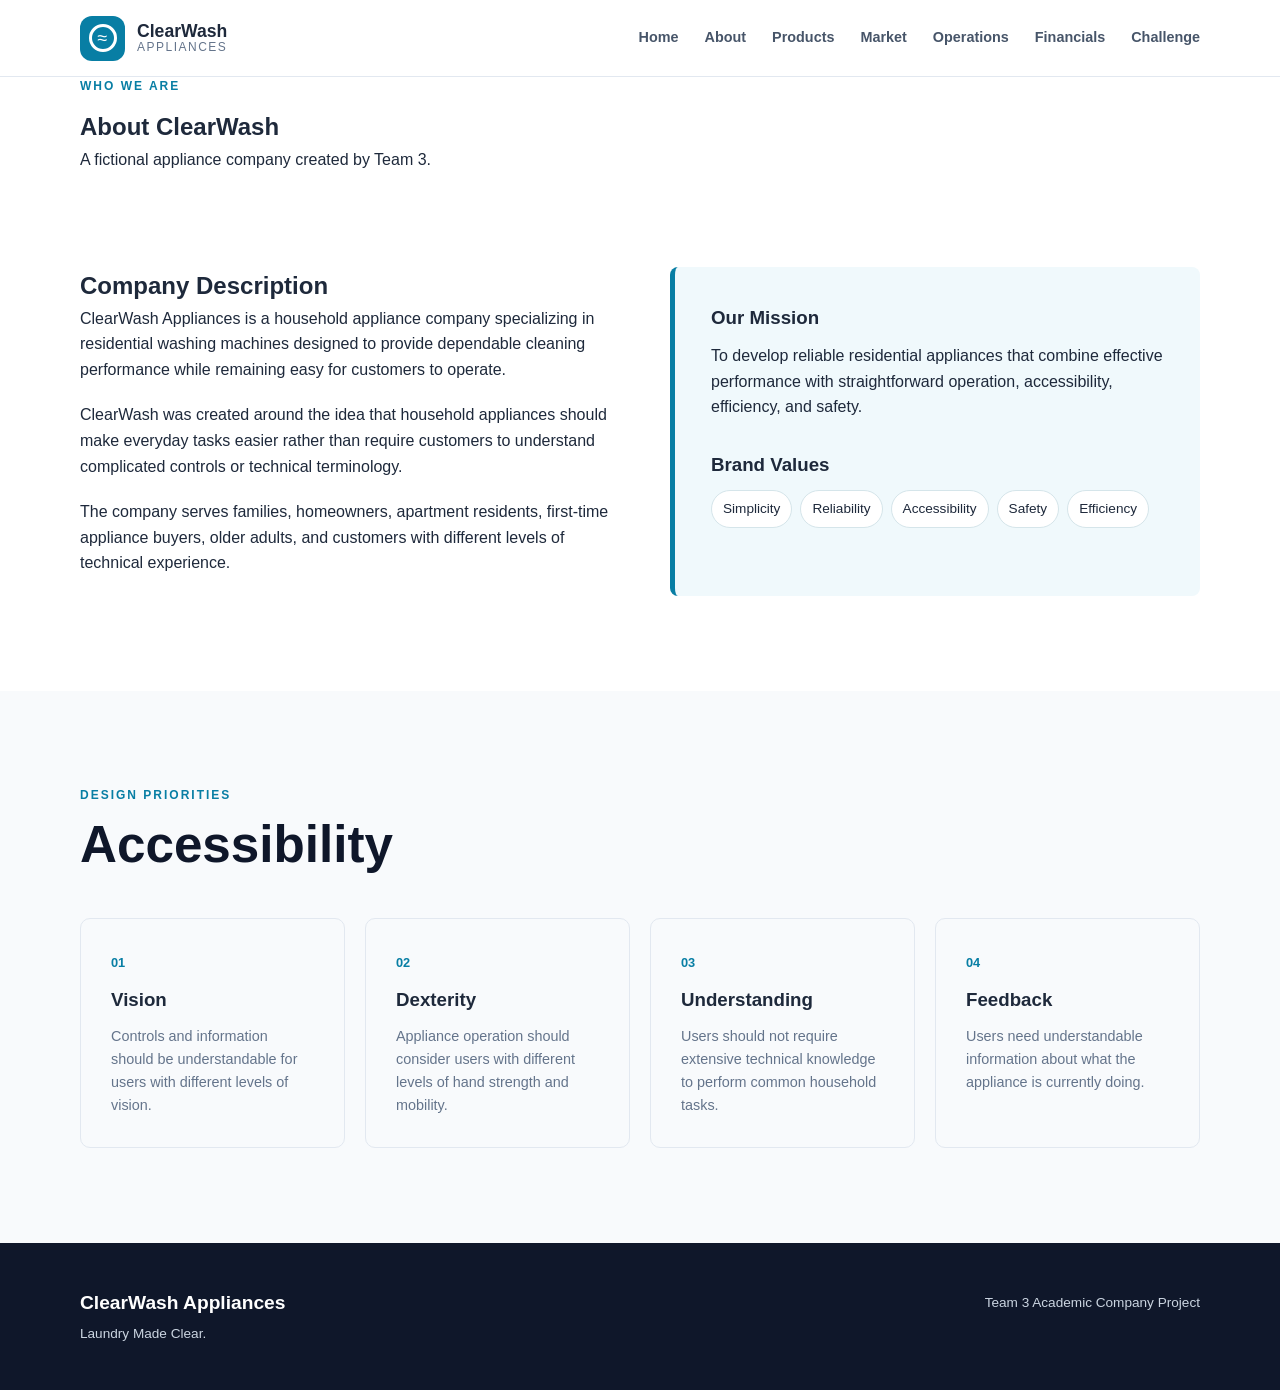
==== about.html @ 2646e3ee "template" ====
<!DOCTYPE html>
<html lang="en">

<head>
    <meta charset="UTF-8">
    <meta name="viewport" content="width=device-width, initial-scale=1.0">

    <title>ClearWash Appliances | About</title>

    <link rel="stylesheet" href="./styles.css">
</head>

<body>

<header class="site-header">
    <div class="container nav-container">

        <a class="brand" href="index.html">

            <div class="logo">
                <div class="logo-door">
                    <div class="logo-water">≈</div>
                </div>
            </div>

            <div class="brand-text">
                <span class="brand-name">ClearWash</span>
                <span class="brand-subtitle">Appliances</span>
            </div>

        </a>

        <nav>
            <a href="index.html">Home</a>
            <a href="about.html" class="active">About</a>
            <a href="products.html">Products</a>
            <a href="market.html">Market</a>
            <a href="operations.html">Operations</a>
            <a href="financials.html">Financials</a>
            <a href="challenge.html">Challenge</a>
        </nav>

    </div>
</header>


<main>

    <section class="page-header">

        <div class="container">

            <p class="eyebrow">WHO WE ARE</p>

            <h1>About ClearWash</h1>

            <p>
                A fictional appliance company created by Team 3.
            </p>

        </div>

    </section>


    <section class="section">

        <div class="container two-column">

            <div>

                <h2>Company Description</h2>

                <p>
                    ClearWash Appliances is a household appliance company
                    specializing in residential washing machines designed to
                    provide dependable cleaning performance while remaining
                    easy for customers to operate.
                </p>

                <p>
                    ClearWash was created around the idea that household
                    appliances should make everyday tasks easier rather than
                    require customers to understand complicated controls or
                    technical terminology.
                </p>

                <p>
                    The company serves families, homeowners, apartment
                    residents, first-time appliance buyers, older adults,
                    and customers with different levels of technical experience.
                </p>

            </div>


            <div class="highlight-card">

                <h3>Our Mission</h3>

                <p>
                    To develop reliable residential appliances that combine
                    effective performance with straightforward operation,
                    accessibility, efficiency, and safety.
                </p>

                <h3>Brand Values</h3>

                <div class="tag-list">
                    <span>Simplicity</span>
                    <span>Reliability</span>
                    <span>Accessibility</span>
                    <span>Safety</span>
                    <span>Efficiency</span>
                </div>

            </div>

        </div>

    </section>


    <section class="section light-section">

        <div class="container">

            <div class="section-heading">
                <p class="eyebrow">DESIGN PRIORITIES</p>
                <h2>Accessibility</h2>
            </div>


            <div class="accessibility-grid">

                <div class="accessibility-card">
                    <span class="number">01</span>
                    <h3>Vision</h3>
                    <p>
                        Controls and information should be understandable
                        for users with different levels of vision.
                    </p>
                </div>

                <div class="accessibility-card">
                    <span class="number">02</span>
                    <h3>Dexterity</h3>
                    <p>
                        Appliance operation should consider users with
                        different levels of hand strength and mobility.
                    </p>
                </div>

                <div class="accessibility-card">
                    <span class="number">03</span>
                    <h3>Understanding</h3>
                    <p>
                        Users should not require extensive technical
                        knowledge to perform common household tasks.
                    </p>
                </div>

                <div class="accessibility-card">
                    <span class="number">04</span>
                    <h3>Feedback</h3>
                    <p>
                        Users need understandable information about what
                        the appliance is currently doing.
                    </p>
                </div>

            </div>

        </div>

    </section>

</main>


<footer>
    <div class="container footer-content">

        <div>
            <strong>ClearWash Appliances</strong>
            <p>Laundry Made Clear.</p>
        </div>

        <div>
            <p>Team 3 Academic Company Project</p>
        </div>

    </div>
</footer>

</body>
</html>
---- styles.css ----
/* =========================
   GLOBAL
========================= */

* {
    box-sizing: border-box;
    margin: 0;
    padding: 0;
}

html {
    scroll-behavior: smooth;
}

body {
    font-family:
        Inter,
        Arial,
        Helvetica,
        sans-serif;

    background: #ffffff;
    color: #1e293b;
    line-height: 1.6;
}

.container {
    width: min(1120px, 90%);
    margin: auto;
}

a {
    color: inherit;
    text-decoration: none;
}



/* =========================
   HEADER
========================= */

.site-header {
    position: sticky;
    top: 0;
    z-index: 1000;

    background: rgba(255, 255, 255, 0.96);

    border-bottom: 1px solid #e2e8f0;
}

.nav-container {
    min-height: 76px;

    display: flex;
    align-items: center;
    justify-content: space-between;
}

.brand {
    display: flex;
    align-items: center;
    gap: 12px;
}

.logo {
    width: 45px;
    height: 45px;

    border-radius: 12px;

    background: #087ea4;

    display: flex;
    justify-content: center;
    align-items: center;
}

.logo-door {
    width: 28px;
    height: 28px;

    border: 3px solid white;
    border-radius: 50%;

    display: flex;
    justify-content: center;
    align-items: center;
}

.logo-water {
    color: white;
    font-size: 18px;
    line-height: 1;
}

.brand-text {
    display: flex;
    flex-direction: column;

    line-height: 1.05;
}

.brand-name {
    font-size: 1.1rem;
    font-weight: 800;
}

.brand-subtitle {
    font-size: 0.75rem;
    color: #64748b;
    letter-spacing: 1.5px;
    text-transform: uppercase;
}

nav {
    display: flex;
    gap: 26px;
}

nav a {
    font-size: 0.9rem;
    font-weight: 600;

    color: #475569;

    transition: 0.2s ease;
}

nav a:hover {
    color: #087ea4;
}



/* =========================
   HERO
========================= */

.hero {
    padding: 100px 0;

    background:
        linear-gradient(
            135deg,
            #f8fafc 0%,
            #edf8fb 100%
        );
}

.hero-grid {
    display: grid;

    grid-template-columns: 1.2fr 0.8fr;

    align-items: center;

    gap: 70px;
}

.eyebrow {
    margin-bottom: 12px;

    color: #087ea4;

    font-weight: 800;
    font-size: 0.75rem;

    letter-spacing: 2px;
}

.hero h1 {
    font-size: clamp(3rem, 7vw, 5.5rem);
    line-height: 0.98;

    color: #0f172a;

    max-width: 700px;
}

.hero h1 span {
    color: #087ea4;
}

.hero-description {
    margin-top: 28px;

    max-width: 650px;

    font-size: 1.15rem;
    color: #475569;
}

.hero-buttons {
    margin-top: 35px;

    display: flex;
    gap: 14px;
    flex-wrap: wrap;
}

.button {
    padding: 13px 22px;

    border-radius: 8px;

    font-weight: 700;

    display: inline-block;
}

.primary-button {
    background: #087ea4;
    color: white;
}

.primary-button:hover {
    background: #066888;
}

.secondary-button {
    border: 1px solid #cbd5e1;
    background: white;

    color: #334155;
}

.secondary-button:hover {
    border-color: #087ea4;
}



/* =========================
   WASHER ART
========================= */

.washer-card {
    text-align: center;

    padding: 28px;

    background: white;

    border: 1px solid #dbe5eb;
    border-radius: 20px;

    box-shadow: 0 20px 60px rgba(15, 23, 42, 0.1);
}

.washer {
    max-width: 340px;
    height: 390px;

    margin: auto;

    background: #f8fafc;

    border: 5px solid #d4dde4;
    border-radius: 20px;

    padding: 20px;
}

.washer-controls {
    height: 70px;

    display: flex;
    align-items: center;
    justify-content: space-between;
}

.washer-screen {
    padding: 10px 14px;

    background: #102b38;
    color: #a5f3fc;

    border-radius: 5px;

    font-family: monospace;
    font-size: 0.8rem;
}

.washer-knob {
    width: 45px;
    height: 45px;

    border-radius: 50%;

    border: 8px solid #94a3b8;

    background: #e2e8f0;
}

.washer-door {
    width: 245px;
    height: 245px;

    margin: 30px auto;

    border-radius: 50%;

    border: 20px solid #334155;

    display: flex;
    align-items: center;
    justify-content: center;
}

.washer-glass {
    width: 100%;
    height: 100%;

    border-radius: 50%;

    background:
        linear-gradient(
            145deg,
            #c7eef8,
            #497485
        );

    display: flex;
    align-items: flex-end;

    overflow: hidden;
}

.water-wave {
    width: 100%;
    height: 45%;

    background:
        linear-gradient(
            180deg,
            rgba(8,126,164,0.65),
            rgba(2,73,105,0.9)
        );

    border-radius: 50% 50% 0 0;
}

.washer-card > p {
    margin-top: 18px;

    color: #64748b;

    font-weight: 600;
}



/* =========================
   STATS
========================= */

.stats {
    padding: 40px 0;

    background: #087ea4;

    color: white;
}

.stats-grid {
    display: grid;

    grid-template-columns: repeat(4, 1fr);

    text-align: center;

    gap: 20px;
}

.stat h2 {
    font-size: 2rem;
}

.stat p {
    opacity: 0.85;

    font-size: 0.9rem;
}



/* =========================
   GENERAL SECTIONS
========================= */

.section {
    padding: 95px 0;
}

.light-section {
    background: #f8fafc;
}

.dark-section {
    background: #111827;

    color: #e5e7eb;
}

.section-heading {
    margin-bottom: 45px;
}

.section-heading h2 {
    color: #0f172a;

    font-size: clamp(2rem, 4vw, 3.3rem);

    line-height: 1.1;
}

.dark-section .section-heading h2 {
    color: white;
}

.centered {
    max-width: 750px;

    margin-left: auto;
    margin-right: auto;

    text-align: center;
}

.centered p:last-child {
    margin-top: 15px;

    color: #64748b;
}

.section-intro {
    max-width: 780px;

    margin-bottom: 40px;

    color: #64748b;
}

.two-column {
    display: grid;

    grid-template-columns: 1fr 1fr;

    gap: 60px;
}

.two-column p {
    margin-bottom: 20px;
}



/* =========================
   ABOUT
========================= */

.highlight-card {
    padding: 36px;

    background: #f0f9fc;

    border-left: 5px solid #087ea4;

    border-radius: 8px;
}

.highlight-card h3 {
    margin-bottom: 10px;
}

.highlight-card h3:not(:first-child) {
    margin-top: 30px;
}

.tag-list {
    display: flex;
    flex-wrap: wrap;

    gap: 8px;
}

.tag-list span {
    padding: 7px 11px;

    background: white;

    border: 1px solid #d5e5ea;
    border-radius: 30px;

    font-size: 0.85rem;
}



/* =========================
   PRODUCTS
========================= */

.product-grid {
    display: grid;

    grid-template-columns: repeat(4, 1fr);

    gap: 20px;
}

.product-card {
    padding: 28px;

    background: white;

    border: 1px solid #e2e8f0;
    border-radius: 12px;

    transition: 0.2s ease;
}

.product-card:hover {
    transform: translateY(-5px);

    box-shadow: 0 15px 30px rgba(15, 23, 42, 0.08);
}

.product-icon {
    width: 48px;
    height: 48px;

    margin-bottom: 22px;

    border-radius: 10px;

    background: #e3f5fa;
    color: #087ea4;

    font-weight: 900;

    display: flex;
    align-items: center;
    justify-content: center;
}

.product-card h3 {
    margin-bottom: 12px;
}

.product-card p {
    color: #64748b;

    font-size: 0.93rem;
}

.product-level {
    display: inline-block;

    margin-top: 20px;

    font-size: 0.75rem;
    font-weight: 700;

    color: #087ea4;

    text-transform: uppercase;

    letter-spacing: 1px;
}



/* =========================
   FEATURES
========================= */

.feature-grid {
    display: grid;

    grid-template-columns: repeat(4, 1fr);

    gap: 25px;
}

.feature {
    border-top: 3px solid #087ea4;

    padding-top: 20px;
}

.feature h3 {
    margin-bottom: 10px;
}

.feature p {
    color: #64748b;

    font-size: 0.92rem;
}



/* =========================
   MARKET
========================= */

.light-eyebrow {
    color: #67e8f9;
}

.market-position {
    padding: 35px;

    background: #1f2937;

    border-radius: 12px;

    border: 1px solid #374151;
}

.small-label {
    color: #67e8f9;

    font-size: 0.7rem;

    font-weight: 800;

    letter-spacing: 2px;
}

.market-position h3 {
    margin: 10px 0 18px;

    font-size: 1.6rem;
}

.competitors {
    margin-top: 60px;
}

.competitors h3 {
    margin-bottom: 22px;
}

.competitor-grid {
    display: grid;

    grid-template-columns: repeat(4, 1fr);

    gap: 16px;
}

.competitor-grid div {
    padding: 22px;

    background: #1f2937;

    border-radius: 9px;
}

.competitor-grid strong {
    display: block;

    color: white;

    margin-bottom: 5px;
}

.competitor-grid span {
    color: #9ca3af;

    font-size: 0.85rem;
}



/* =========================
   ACCESSIBILITY
========================= */

.accessibility-grid {
    display: grid;

    grid-template-columns: repeat(4, 1fr);

    gap: 20px;
}

.accessibility-card {
    padding: 30px;

    border: 1px solid #e2e8f0;
    border-radius: 10px;
}

.accessibility-card .number {
    color: #087ea4;

    font-weight: 900;

    font-size: 0.8rem;
}

.accessibility-card h3 {
    margin: 10px 0;
}

.accessibility-card p {
    color: #64748b;

    font-size: 0.9rem;
}



/* =========================
   OPERATIONS
========================= */

.operations-list {
    border-top: 1px solid #cbd5e1;
}

.operation {
    display: grid;

    grid-template-columns: 70px 1fr;

    padding: 25px 0;

    border-bottom: 1px solid #cbd5e1;
}

.operation > span {
    color: #087ea4;

    font-weight: 900;
}

.operation p {
    margin-top: 6px;

    color: #64748b;
}



/* =========================
   FINANCIALS
========================= */

.financial-card {
    max-width: 800px;

    margin: auto;

    border: 1px solid #e2e8f0;
    border-radius: 12px;

    overflow: hidden;
}

.financial-row {
    display: flex;
    justify-content: space-between;

    padding: 20px 25px;

    border-bottom: 1px solid #e2e8f0;
}

.financial-row:last-child {
    border-bottom: none;
}

.financial-row:nth-child(even) {
    background: #f8fafc;
}

.disclaimer {
    max-width: 800px;

    margin: 18px auto 0;

    font-size: 0.8rem;

    color: #94a3b8;
}



/* =========================
   FACTS
========================= */

.fact-grid {
    display: grid;

    grid-template-columns: repeat(2, 1fr);

    gap: 18px;
}

.fact {
    padding: 30px;

    background: white;

    border: 1px solid #e2e8f0;
    border-radius: 10px;

    display: grid;

    grid-template-columns: 50px 1fr;

    gap: 12px;
}

.fact span {
    font-weight: 900;

    color: #087ea4;
}



/* =========================
   CHALLENGE
========================= */

.challenge-section {
    padding: 110px 0;

    background:
        linear-gradient(
            135deg,
            #0b3445,
            #087ea4
        );

    color: white;
}

.challenge-content {
    max-width: 900px;
}

.challenge-content h2 {
    font-size: clamp(2.5rem, 5vw, 4.5rem);

    line-height: 1.05;

    margin-bottom: 35px;
}

.challenge-content > p:not(.eyebrow) {
    margin-top: 20px;

    font-size: 1.05rem;

    max-width: 800px;

    opacity: 0.9;
}



/* =========================
   SOURCES
========================= */

.sources {
    background: white;
}

.sources ul {
    margin-top: 20px;
    margin-left: 24px;
}

.sources li {
    margin-bottom: 12px;
}



/* =========================
   FOOTER
========================= */

footer {
    padding: 45px 0;

    background: #0f172a;

    color: #cbd5e1;
}

.footer-content {
    display: flex;

    justify-content: space-between;

    gap: 30px;
}

footer strong {
    color: white;

    font-size: 1.2rem;
}

footer p {
    margin-top: 4px;

    font-size: 0.85rem;
}



/* =========================
   TABLET
========================= */

@media (max-width: 900px) {

    nav {
        display: none;
    }

    .hero-grid {
        grid-template-columns: 1fr;
    }

    .hero-content {
        text-align: center;
    }

    .hero-description {
        margin-left: auto;
        margin-right: auto;
    }

    .hero-buttons {
        justify-content: center;
    }

    .washer-card {
        max-width: 430px;
        margin: auto;
        width: 100%;
    }

    .stats-grid {
        grid-template-columns: repeat(2, 1fr);
    }

    .two-column {
        grid-template-columns: 1fr;
    }

    .product-grid,
    .feature-grid,
    .accessibility-grid,
    .competitor-grid {
        grid-template-columns: repeat(2, 1fr);
    }

}



/* =========================
   MOBILE
========================= */

@media (max-width: 600px) {

    .hero {
        padding: 70px 0;
    }

    .section {
        padding: 70px 0;
    }

    .stats-grid,
    .product-grid,
    .feature-grid,
    .accessibility-grid,
    .competitor-grid,
    .fact-grid {
        grid-template-columns: 1fr;
    }

    .washer {
        height: 350px;
    }

    .washer-door {
        width: 210px;
        height: 210px;
    }

    .financial-row {
        flex-direction: column;

        gap: 5px;
    }

    .footer-content {
        flex-direction: column;
    }

    /* =========================
   MULTI-PAGE WEBSITE
========================= */

nav a.active {
    color: #087ea4;
    font-weight: 800;
}

nav a.active::after {
    content: "";
    display: block;

    height: 2px;
    width: 100%;

    margin-top: 5px;

    background: #087ea4;
}

.page-header {
    padding: 90px 0 65px;

    background:
        linear-gradient(
            135deg,
            #f8fafc,
            #edf8fb
        );
}

.page-header h1 {
    font-size: clamp(2.7rem, 6vw, 4.5rem);

    line-height: 1.05;

    color: #0f172a;

    margin-bottom: 18px;
}

.page-header > .container > p:last-child {
    max-width: 700px;

    font-size: 1.05rem;

    color: #64748b;
}

}
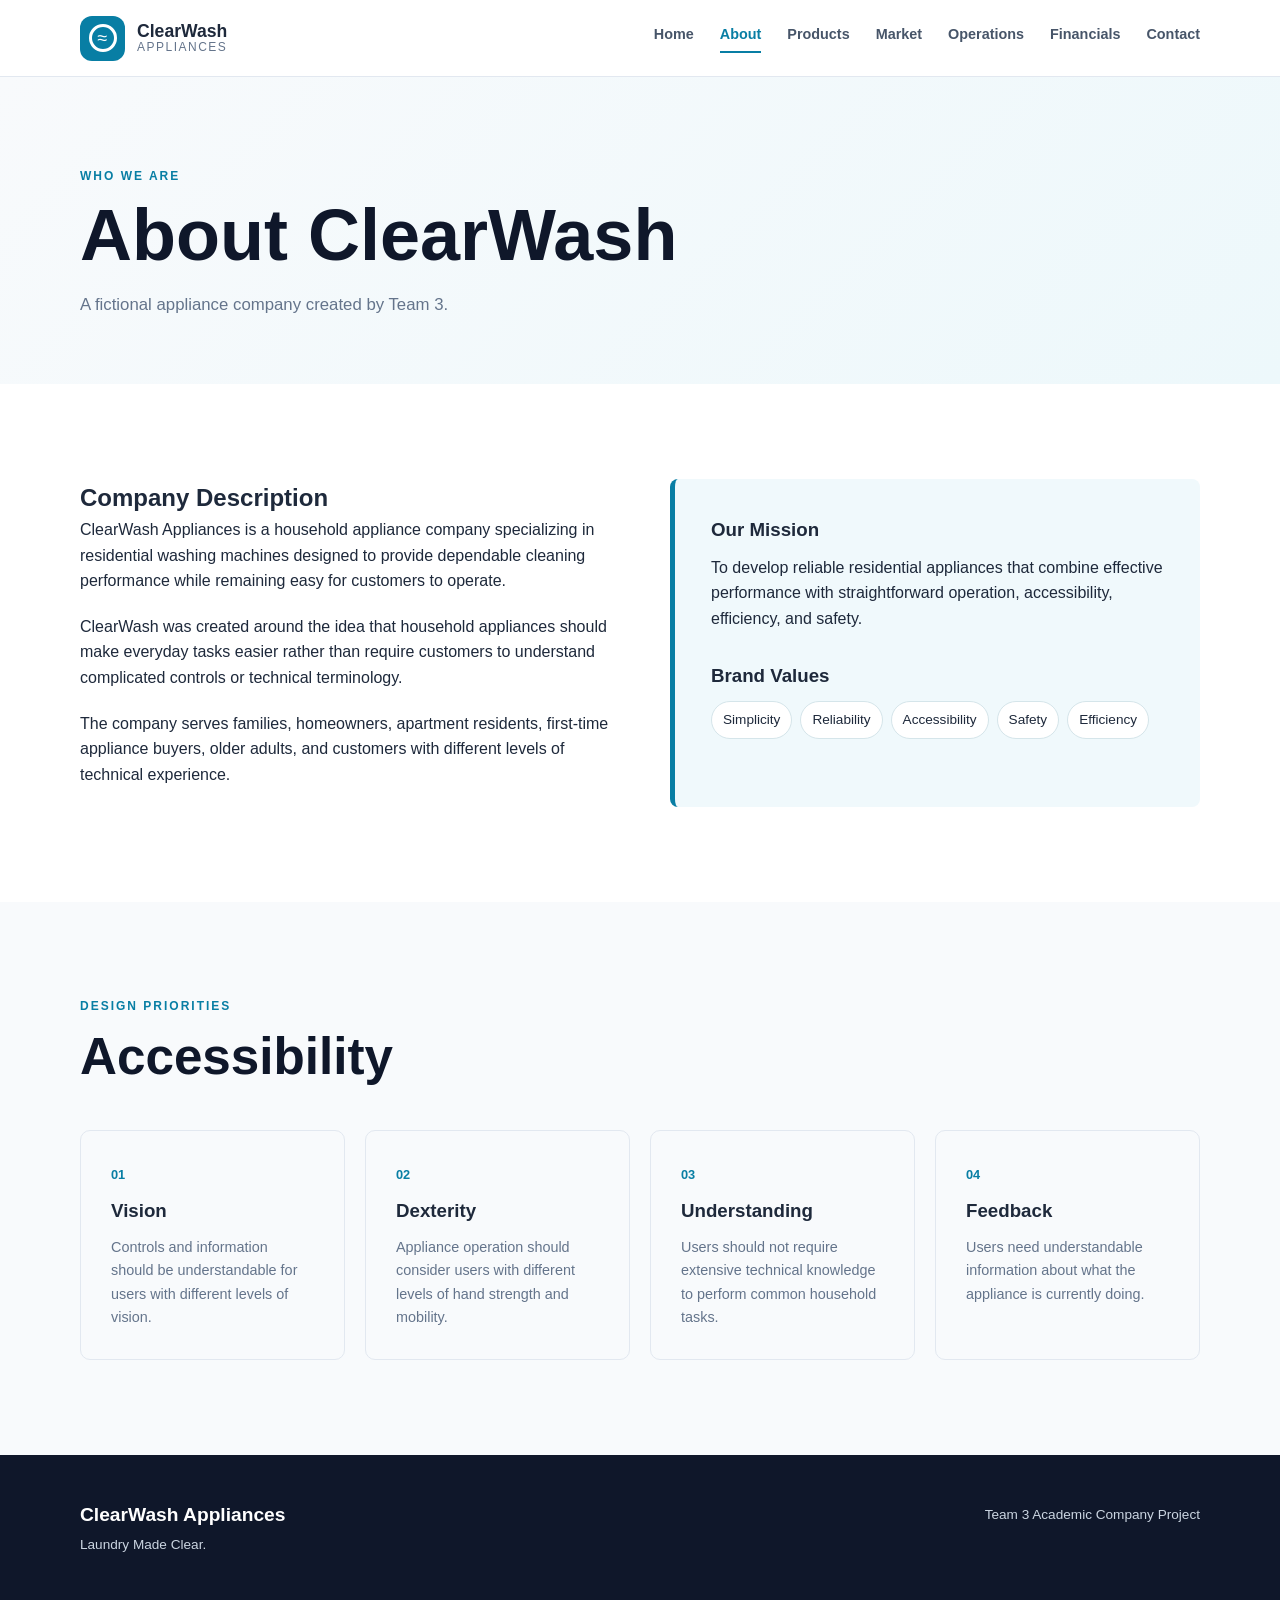
==== commit f1ebbd7f: "Contact" ====
--- a/about.html
+++ b/about.html
@@ -37,7 +37,7 @@
             <a href="market.html">Market</a>
             <a href="operations.html">Operations</a>
             <a href="financials.html">Financials</a>
-            <a href="challenge.html">Challenge</a>
+            <a href="contact.html">Contact</a>
         </nav>
 
     </div>
--- a/styles.css
+++ b/styles.css
@@ -1007,15 +1007,16 @@
 
     .financial-row {
         flex-direction: column;
-
         gap: 5px;
     }
 
     .footer-content {
         flex-direction: column;
     }
-
-    /* =========================
+}
+
+
+/* =========================
    MULTI-PAGE WEBSITE
 ========================= */
 
@@ -1065,4 +1066,137 @@
     color: #64748b;
 }
 
+
+/* =========================
+   CONTACT PAGE
+========================= */
+
+.contact-grid {
+    display: grid;
+
+    grid-template-columns: repeat(2, 1fr);
+
+    gap: 24px;
+
+    margin-top: 30px;
+}
+
+.contact-card {
+    background: #ffffff;
+
+    border: 1px solid #e2e8f0;
+    border-radius: 12px;
+
+    padding: 28px;
+
+    box-shadow: 0 8px 24px rgba(15, 23, 42, 0.06);
+}
+
+.contact-label {
+    display: block;
+
+    margin-bottom: 10px;
+
+    color: #087ea4;
+
+    font-size: 0.75rem;
+    font-weight: 800;
+
+    letter-spacing: 1.5px;
+}
+
+.contact-card h3 {
+    margin-bottom: 14px;
+
+    color: #0f172a;
+
+    font-size: 1.2rem;
+}
+
+.contact-card p {
+    margin-bottom: 8px;
+
+    color: #64748b;
+}
+
+
+/* =========================
+   CONTACT FORM
+========================= */
+
+.contact-form {
+    background: #ffffff;
+
+    padding: 32px;
+
+    border: 1px solid #e2e8f0;
+    border-radius: 12px;
+
+    box-shadow: 0 8px 24px rgba(15, 23, 42, 0.06);
+}
+
+.form-group {
+    margin-bottom: 20px;
+}
+
+.form-group label {
+    display: block;
+
+    margin-bottom: 7px;
+
+    font-weight: 700;
+
+    color: #334155;
+}
+
+.form-group input,
+.form-group select,
+.form-group textarea {
+    width: 100%;
+
+    padding: 12px 14px;
+
+    border: 1px solid #cbd5e1;
+    border-radius: 8px;
+
+    font-family: inherit;
+    font-size: 1rem;
+
+    color: #1e293b;
+
+    background: #ffffff;
+}
+
+.form-group textarea {
+    resize: vertical;
+}
+
+.form-group input:focus,
+.form-group select:focus,
+.form-group textarea:focus {
+    outline: none;
+
+    border-color: #087ea4;
+
+    box-shadow: 0 0 0 3px rgba(8, 126, 164, 0.12);
+}
+
+.form-note {
+    margin-top: 12px;
+
+    color: #94a3b8;
+
+    font-size: 0.8rem;
+}
+
+
+/* =========================
+   CONTACT RESPONSIVE
+========================= */
+
+@media (max-width: 800px) {
+
+    .contact-grid {
+        grid-template-columns: 1fr;
+    }
 }
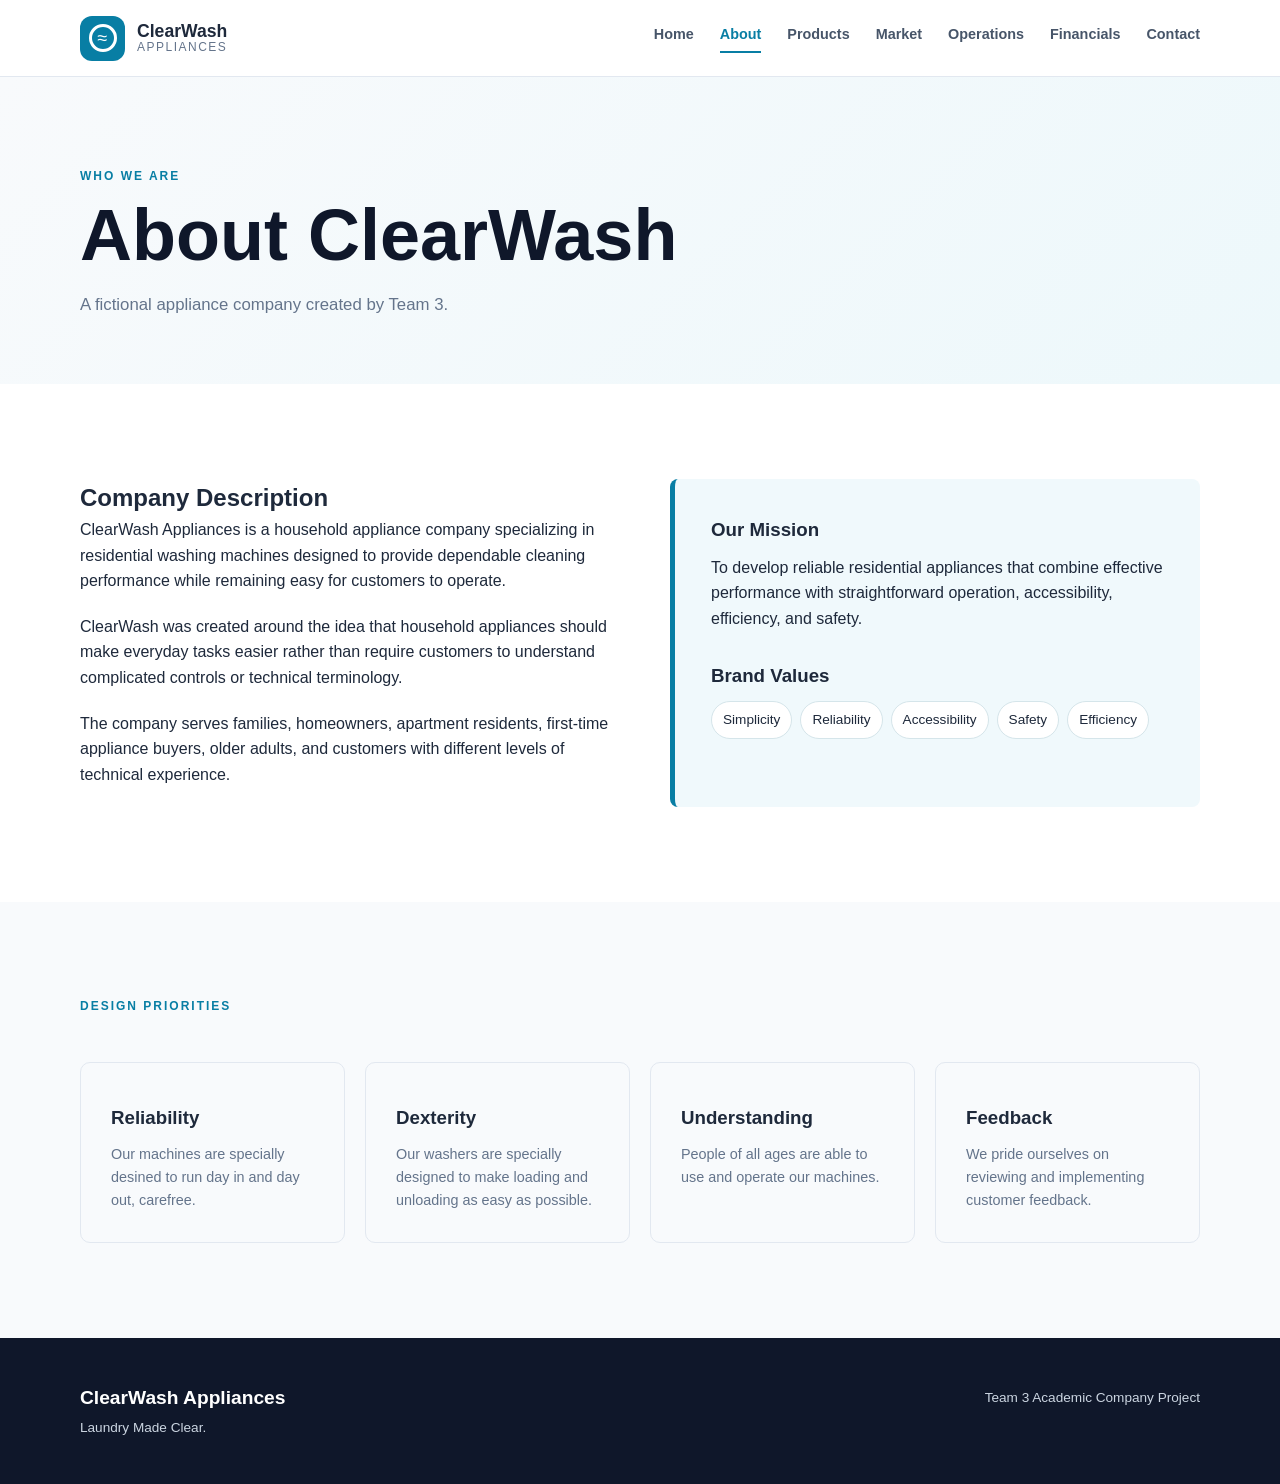
==== commit 98962995: "Update ClearWash website" ====
--- a/about.html
+++ b/about.html
@@ -127,45 +127,36 @@
 
             <div class="section-heading">
                 <p class="eyebrow">DESIGN PRIORITIES</p>
-                <h2>Accessibility</h2>
             </div>
 
 
             <div class="accessibility-grid">
 
                 <div class="accessibility-card">
-                    <span class="number">01</span>
-                    <h3>Vision</h3>
+                    <h3>Reliability</h3>
                     <p>
-                        Controls and information should be understandable
-                        for users with different levels of vision.
+                        Our machines are specially desined to run day in and day out, carefree.
                     </p>
                 </div>
 
                 <div class="accessibility-card">
-                    <span class="number">02</span>
                     <h3>Dexterity</h3>
                     <p>
-                        Appliance operation should consider users with
-                        different levels of hand strength and mobility.
+                        Our washers are specially designed to make loading and unloading as easy as possible. 
                     </p>
                 </div>
 
                 <div class="accessibility-card">
-                    <span class="number">03</span>
                     <h3>Understanding</h3>
                     <p>
-                        Users should not require extensive technical
-                        knowledge to perform common household tasks.
+                        People of all ages are able to use and operate our machines.
                     </p>
                 </div>
 
                 <div class="accessibility-card">
-                    <span class="number">04</span>
                     <h3>Feedback</h3>
                     <p>
-                        Users need understandable information about what
-                        the appliance is currently doing.
+                        We pride ourselves on reviewing and implementing customer feedback.
                     </p>
                 </div>
 
--- a/styles.css
+++ b/styles.css
@@ -500,25 +500,29 @@
 
 
 /* =========================
-   PRODUCTS
+   PRODUCT CARDS
 ========================= */
 
 .product-grid {
     display: grid;
-
     grid-template-columns: repeat(4, 1fr);
-
     gap: 20px;
+    align-items: stretch;
 }
 
 .product-card {
     padding: 28px;
 
-    background: white;
+    background: #ffffff;
 
     border: 1px solid #e2e8f0;
     border-radius: 12px;
 
+    display: flex;
+    flex-direction: column;
+
+    min-height: 470px;
+
     transition: 0.2s ease;
 }
 
@@ -528,49 +532,181 @@
     box-shadow: 0 15px 30px rgba(15, 23, 42, 0.08);
 }
 
-.product-icon {
-    width: 48px;
-    height: 48px;
-
-    margin-bottom: 22px;
-
-    border-radius: 10px;
-
-    background: #e3f5fa;
+.product-card h3 {
+    margin-bottom: 14px;
+
+    font-size: 1.15rem;
+    line-height: 1.3;
+
+    color: #0f172a;
+}
+
+.product-card > p {
+    min-height: 96px;
+
+    margin-bottom: 18px;
+
+    color: #64748b;
+
+    font-size: 0.93rem;
+    line-height: 1.55;
+}
+
+
+/* =========================
+   PRODUCT FEATURE LIST
+========================= */
+
+.product-card ul {
+    margin: 0;
+    padding: 0;
+
+    list-style: none;
+
+    flex-grow: 1;
+}
+
+.product-card li {
+    position: relative;
+
+    padding-left: 22px;
+    margin-bottom: 10px;
+
+    color: #475569;
+
+    font-size: 0.93rem;
+    line-height: 1.45;
+}
+
+.product-card li::before {
+    content: "✓";
+
+    position: absolute;
+    left: 0;
+    top: 0;
+
     color: #087ea4;
 
-    font-weight: 900;
-
-    display: flex;
-    align-items: center;
-    justify-content: center;
+    font-weight: 800;
+}
+
+.product-card li:last-child {
+    margin-bottom: 0;
+}
+
+
+
+/* =========================
+   PRODUCT LEVEL
+========================= */
+
+.product-level {
+    display: block;
+
+    margin-top: 24px;
+    padding-top: 16px;
+
+    border-top: 1px solid #e2e8f0;
+
+    color: #087ea4;
+
+    font-size: 0.75rem;
+    font-weight: 800;
+
+    text-transform: uppercase;
+    letter-spacing: 1px;
+}
+
+.product-grid {
+    display: grid;
+    grid-template-columns: repeat(4, 1fr);
+    gap: 20px;
+    align-items: stretch;
+}
+
+.product-card {
+    padding: 28px;
+
+    background: #ffffff;
+
+    border: 1px solid #e2e8f0;
+    border-radius: 12px;
+
+    display: flex;
+    flex-direction: column;
+
+    min-height: 470px;
 }
 
 .product-card h3 {
-    margin-bottom: 12px;
-}
-
-.product-card p {
+    margin-bottom: 14px;
+
+    font-size: 1.15rem;
+    line-height: 1.3;
+
+    color: #0f172a;
+}
+
+.product-card > p {
+    min-height: 96px;
+
+    margin-bottom: 18px;
+
     color: #64748b;
 
     font-size: 0.93rem;
+    line-height: 1.55;
+}
+
+.product-card ul {
+    margin: 0;
+    padding: 0;
+
+    list-style: none;
+
+    flex-grow: 1;
+}
+
+.product-card li {
+    position: relative;
+
+    padding-left: 22px;
+    margin-bottom: 10px;
+
+    color: #475569;
+
+    font-size: 0.93rem;
+    line-height: 1.45;
+}
+
+.product-card li::before {
+    content: "✓";
+
+    position: absolute;
+    left: 0;
+    top: 0;
+
+    color: #087ea4;
+
+    font-weight: 800;
 }
 
 .product-level {
-    display: inline-block;
-
-    margin-top: 20px;
+    display: block;
+
+    margin-top: 24px;
+    padding-top: 16px;
+
+    border-top: 1px solid #e2e8f0;
+
+    color: #087ea4;
 
     font-size: 0.75rem;
-    font-weight: 700;
-
-    color: #087ea4;
+    font-weight: 800;
 
     text-transform: uppercase;
-
     letter-spacing: 1px;
 }
-
 
 
 /* =========================
@@ -619,6 +755,23 @@
     border-radius: 12px;
 
     border: 1px solid #374151;
+}
+.market-position {
+    padding: 35px;
+    background: #1f2937;
+    border-radius: 12px;
+    border: 1px solid #374151;
+    color: #e5e7eb;
+}
+
+.market-position h3 {
+    margin: 10px 0 18px;
+    font-size: 1.6rem;
+    color: white;
+}
+
+.market-position p {
+    color: #d1d5db;
 }
 
 .small-label {
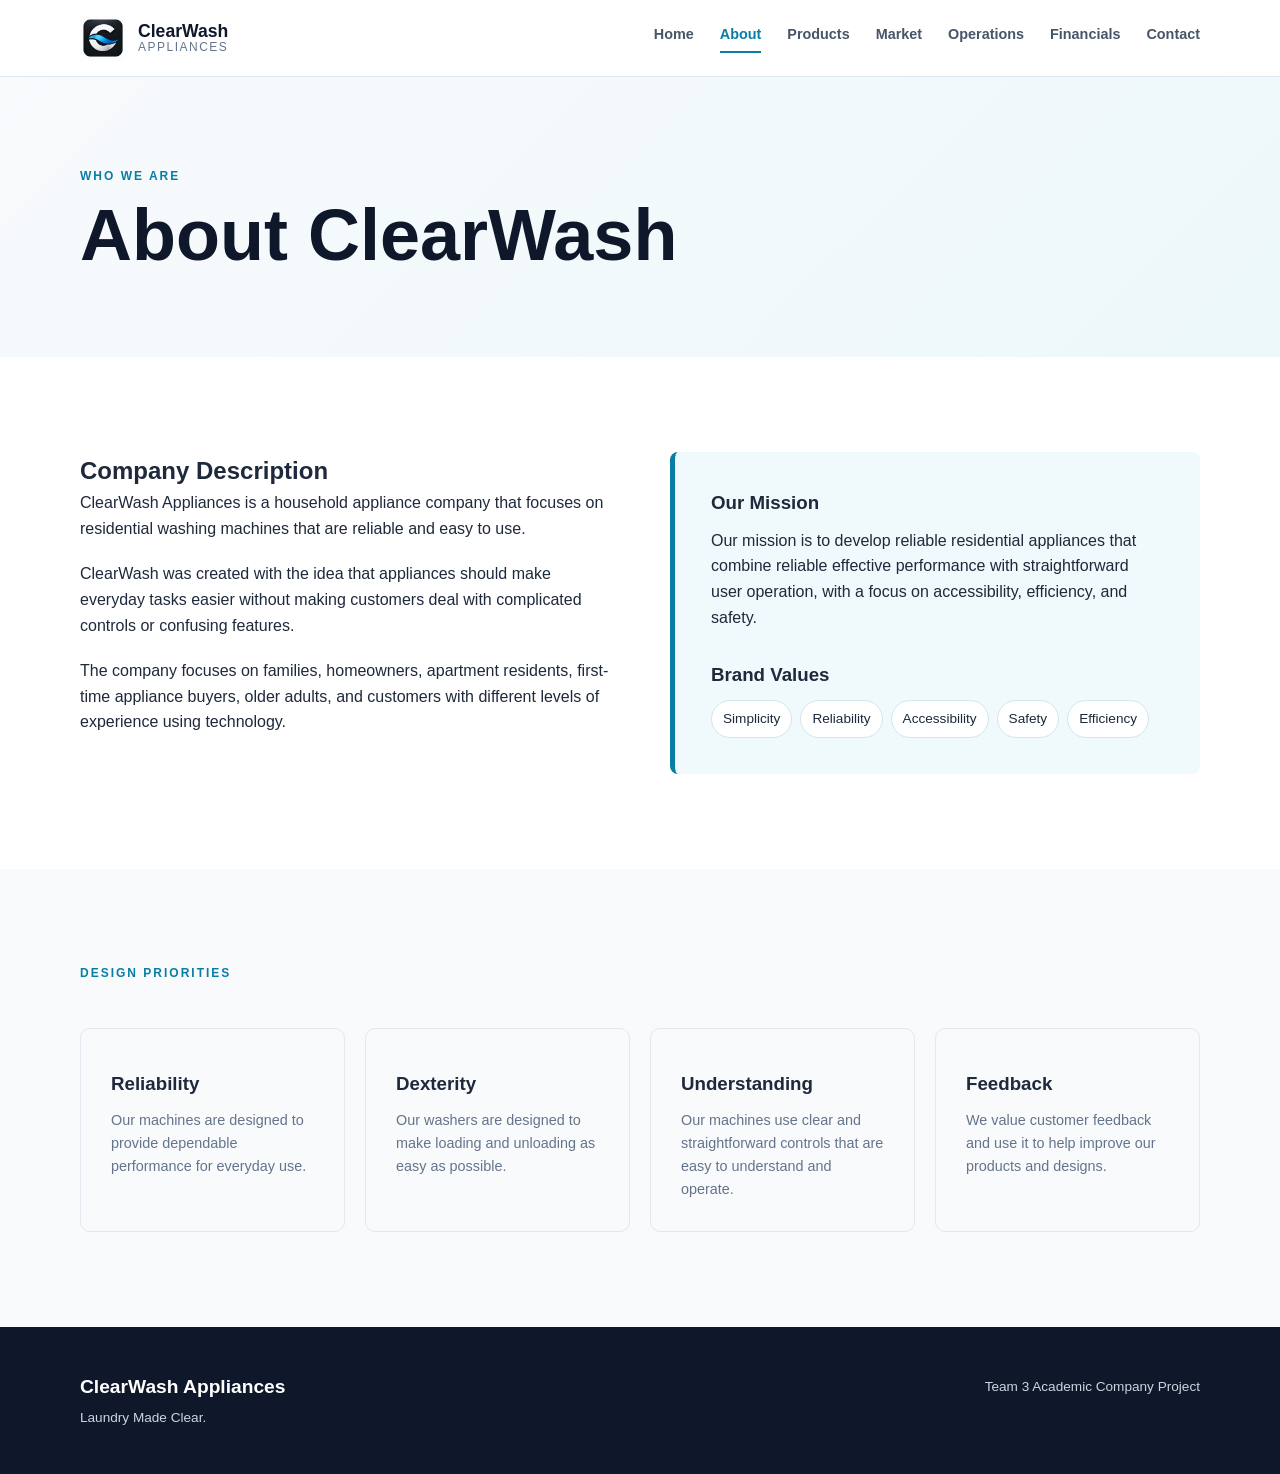
==== commit 5a36b85b: "Update ClearWash website" ====
--- a/about.html
+++ b/about.html
@@ -17,17 +17,17 @@
 
         <a class="brand" href="index.html">
 
-            <div class="logo">
-                <div class="logo-door">
-                    <div class="logo-water">≈</div>
-                </div>
-            </div>
-
+            <img
+                class="brand-logo"
+                src="./ClearWashLogo.png"
+                alt="ClearWash Appliances logo"
+            >
+        
             <div class="brand-text">
                 <span class="brand-name">ClearWash</span>
                 <span class="brand-subtitle">Appliances</span>
             </div>
-
+        
         </a>
 
         <nav>
@@ -53,11 +53,6 @@
             <p class="eyebrow">WHO WE ARE</p>
 
             <h1>About ClearWash</h1>
-
-            <p>
-                A fictional appliance company created by Team 3.
-            </p>
-
         </div>
 
     </section>
@@ -73,22 +68,21 @@
 
                 <p>
                     ClearWash Appliances is a household appliance company
-                    specializing in residential washing machines designed to
-                    provide dependable cleaning performance while remaining
-                    easy for customers to operate.
+                     that focuses on residential washing machines that are 
+                     reliable and easy to use.
                 </p>
 
                 <p>
-                    ClearWash was created around the idea that household
-                    appliances should make everyday tasks easier rather than
-                    require customers to understand complicated controls or
-                    technical terminology.
+                    ClearWash was created with the idea that appliances should
+                     make everyday tasks easier without making customers deal 
+                     with complicated controls or confusing features.
                 </p>
 
                 <p>
-                    The company serves families, homeowners, apartment
+                    The company focuses on families, homeowners, apartment 
                     residents, first-time appliance buyers, older adults,
-                    and customers with different levels of technical experience.
+                     and customers with different levels of experience using 
+                     technology.
                 </p>
 
             </div>
@@ -99,8 +93,9 @@
                 <h3>Our Mission</h3>
 
                 <p>
-                    To develop reliable residential appliances that combine
-                    effective performance with straightforward operation,
+                    Our mission is to develop reliable residential 
+                    appliances that combine reliable effective performance 
+                    with straightforward user operation, with a focus on
                     accessibility, efficiency, and safety.
                 </p>
 
@@ -135,28 +130,28 @@
                 <div class="accessibility-card">
                     <h3>Reliability</h3>
                     <p>
-                        Our machines are specially desined to run day in and day out, carefree.
+                        Our machines are designed to provide dependable performance for everyday use.
                     </p>
                 </div>
 
                 <div class="accessibility-card">
                     <h3>Dexterity</h3>
                     <p>
-                        Our washers are specially designed to make loading and unloading as easy as possible. 
+                        Our washers are designed to make loading and unloading as easy as possible.
                     </p>
                 </div>
 
                 <div class="accessibility-card">
                     <h3>Understanding</h3>
                     <p>
-                        People of all ages are able to use and operate our machines.
+                        Our machines use clear and straightforward controls that are easy to understand and operate.
                     </p>
                 </div>
 
                 <div class="accessibility-card">
                     <h3>Feedback</h3>
                     <p>
-                        We pride ourselves on reviewing and implementing customer feedback.
+                        We value customer feedback and use it to help improve our products and designs.
                     </p>
                 </div>
 
--- a/styles.css
+++ b/styles.css
@@ -499,89 +499,163 @@
 
 
 
-/* =========================
+/* =========================================================
+   PRODUCTS PAGE
+========================================================= */
+
+.products-page .container {
+    width: min(1280px, 92%);
+}
+
+
+/* =========================================================
+   PRODUCTS PAGE HEADER
+========================================================= */
+
+.products-page .page-header {
+    padding: 90px 0 70px;
+
+    background:
+        linear-gradient(
+            135deg,
+            #f8fafc,
+            #edf8fb
+        );
+}
+
+.products-page .page-header h1 {
+    max-width: 900px;
+
+    margin-bottom: 18px;
+
+    color: #0f172a;
+
+    font-size: clamp(3rem, 5vw, 4.8rem);
+    line-height: 1.05;
+}
+
+.products-page .page-header > .container > p:last-child {
+    max-width: 700px;
+
+    color: #64748b;
+
+    font-size: 1.05rem;
+}
+
+
+/* =========================================================
+   PRODUCT GRID
+========================================================= */
+
+.products-page .product-grid {
+    display: grid;
+
+    grid-template-columns: repeat(4, minmax(0, 1fr));
+
+    gap: 26px;
+
+    align-items: stretch;
+}
+
+
+/* =========================================================
    PRODUCT CARDS
-========================= */
-
-.product-grid {
-    display: grid;
-    grid-template-columns: repeat(4, 1fr);
-    gap: 20px;
-    align-items: stretch;
-}
-
-.product-card {
-    padding: 28px;
+========================================================= */
+
+.products-page .product-card {
+    display: flex;
+    flex-direction: column;
+
+    min-height: 520px;
+
+    padding: 32px;
 
     background: #ffffff;
 
-    border: 1px solid #e2e8f0;
-    border-radius: 12px;
-
-    display: flex;
-    flex-direction: column;
-
-    min-height: 470px;
-
-    transition: 0.2s ease;
-}
-
-.product-card:hover {
+    border: 1px solid #dbe5eb;
+    border-radius: 14px;
+
+    box-shadow: 0 8px 24px rgba(15, 23, 42, 0.04);
+
+    transition:
+        transform 0.2s ease,
+        box-shadow 0.2s ease,
+        border-color 0.2s ease;
+}
+
+.products-page .product-card:hover {
     transform: translateY(-5px);
 
-    box-shadow: 0 15px 30px rgba(15, 23, 42, 0.08);
-}
-
-.product-card h3 {
+    border-color: #b9d8e2;
+
+    box-shadow: 0 18px 35px rgba(15, 23, 42, 0.08);
+}
+
+
+/* =========================================================
+   PRODUCT CARD TITLES
+========================================================= */
+
+.products-page .product-card h3 {
+    min-height: 56px;
+
     margin-bottom: 14px;
 
-    font-size: 1.15rem;
+    color: #0f172a;
+
+    font-size: 1.25rem;
     line-height: 1.3;
-
-    color: #0f172a;
-}
-
-.product-card > p {
-    min-height: 96px;
-
-    margin-bottom: 18px;
+}
+
+
+/* =========================================================
+   PRODUCT DESCRIPTIONS
+========================================================= */
+
+.products-page .product-card > p {
+    min-height: 110px;
+
+    margin-bottom: 22px;
 
     color: #64748b;
 
-    font-size: 0.93rem;
-    line-height: 1.55;
-}
-
-
-/* =========================
-   PRODUCT FEATURE LIST
-========================= */
-
-.product-card ul {
+    font-size: 1rem;
+    line-height: 1.6;
+}
+
+
+/* =========================================================
+   PRODUCT FEATURE LISTS
+========================================================= */
+
+.products-page .product-card ul {
+    flex-grow: 1;
+
     margin: 0;
+
     padding: 0;
 
     list-style: none;
-
-    flex-grow: 1;
-}
-
-.product-card li {
+}
+
+.products-page .product-card li {
     position: relative;
 
-    padding-left: 22px;
-    margin-bottom: 10px;
+    margin-bottom: 12px;
+
+    padding-left: 25px;
 
     color: #475569;
 
-    font-size: 0.93rem;
-    line-height: 1.45;
-}
-
-.product-card li::before {
+    font-size: 0.98rem;
+    line-height: 1.5;
+}
+
+.products-page .product-card li::before {
     content: "✓";
 
     position: absolute;
+
     left: 0;
     top: 0;
 
@@ -590,122 +664,156 @@
     font-weight: 800;
 }
 
-.product-card li:last-child {
+.products-page .product-card li:last-child {
     margin-bottom: 0;
 }
 
 
-
-/* =========================
+/* =========================================================
    PRODUCT LEVEL
-========================= */
-
-.product-level {
+========================================================= */
+
+.products-page .product-level {
     display: block;
 
-    margin-top: 24px;
-    padding-top: 16px;
+    margin-top: 28px;
+
+    padding-top: 18px;
 
     border-top: 1px solid #e2e8f0;
 
     color: #087ea4;
 
-    font-size: 0.75rem;
+    font-size: 0.78rem;
     font-weight: 800;
 
+    letter-spacing: 1.2px;
+
     text-transform: uppercase;
-    letter-spacing: 1px;
-}
-
-.product-grid {
+}
+
+
+/* =========================================================
+   PRODUCT TECHNOLOGY SECTION
+========================================================= */
+
+.products-page .section-heading {
+    margin-bottom: 45px;
+}
+
+.products-page .section-heading h2 {
+    color: #0f172a;
+
+    font-size: clamp(2.4rem, 4vw, 3.5rem);
+
+    line-height: 1.1;
+}
+
+
+/* =========================================================
+   TECHNOLOGY FEATURE GRID
+========================================================= */
+
+.products-page .feature-grid {
     display: grid;
-    grid-template-columns: repeat(4, 1fr);
-    gap: 20px;
-    align-items: stretch;
-}
-
-.product-card {
-    padding: 28px;
+
+    grid-template-columns: repeat(3, minmax(0, 1fr));
+
+    gap: 26px;
+}
+
+.products-page .feature {
+    min-height: 175px;
+
+    padding: 26px;
 
     background: #ffffff;
 
     border: 1px solid #e2e8f0;
-    border-radius: 12px;
-
-    display: flex;
-    flex-direction: column;
-
-    min-height: 470px;
-}
-
-.product-card h3 {
-    margin-bottom: 14px;
+    border-top: 4px solid #087ea4;
+    border-radius: 10px;
+
+    box-shadow: 0 6px 18px rgba(15, 23, 42, 0.035);
+}
+
+.products-page .feature h3 {
+    margin-bottom: 12px;
+
+    color: #0f172a;
 
     font-size: 1.15rem;
-    line-height: 1.3;
-
-    color: #0f172a;
-}
-
-.product-card > p {
-    min-height: 96px;
-
-    margin-bottom: 18px;
-
+    line-height: 1.35;
+}
+
+.products-page .feature p {
     color: #64748b;
 
-    font-size: 0.93rem;
-    line-height: 1.55;
-}
-
-.product-card ul {
-    margin: 0;
-    padding: 0;
-
-    list-style: none;
-
-    flex-grow: 1;
-}
-
-.product-card li {
-    position: relative;
-
-    padding-left: 22px;
-    margin-bottom: 10px;
-
-    color: #475569;
-
-    font-size: 0.93rem;
-    line-height: 1.45;
-}
-
-.product-card li::before {
-    content: "✓";
-
-    position: absolute;
-    left: 0;
-    top: 0;
-
-    color: #087ea4;
-
-    font-weight: 800;
-}
-
-.product-level {
-    display: block;
-
-    margin-top: 24px;
-    padding-top: 16px;
-
-    border-top: 1px solid #e2e8f0;
-
-    color: #087ea4;
-
-    font-size: 0.75rem;
-    font-weight: 800;
-
-    text-transform: uppercase;
-    letter-spacing: 1px;
+    font-size: 0.96rem;
+    line-height: 1.6;
+}
+
+
+/* =========================================================
+   TABLET
+========================================================= */
+
+@media (max-width: 1050px) {
+
+    .products-page .product-grid {
+        grid-template-columns: repeat(2, minmax(0, 1fr));
+    }
+
+    .products-page .feature-grid {
+        grid-template-columns: repeat(2, minmax(0, 1fr));
+    }
+
+    .products-page .product-card {
+        min-height: 490px;
+    }
+
+}
+
+
+/* =========================================================
+   MOBILE
+========================================================= */
+
+@media (max-width: 650px) {
+
+    .products-page .container {
+        width: min(92%, 600px);
+    }
+
+    .products-page .page-header {
+        padding: 70px 0 55px;
+    }
+
+    .products-page .product-grid {
+        grid-template-columns: 1fr;
+    }
+
+    .products-page .feature-grid {
+        grid-template-columns: 1fr;
+    }
+
+    .products-page .product-card {
+        min-height: auto;
+
+        padding: 26px;
+    }
+
+    .products-page .product-card h3 {
+        min-height: auto;
+    }
+
+    .products-page .product-card > p {
+        min-height: auto;
+    }
+
+    .products-page .feature {
+        min-height: auto;
+    }
+
 }
 
 
@@ -1352,4 +1460,123 @@
     .contact-grid {
         grid-template-columns: 1fr;
     }
+}
+
+
+
+/* =========================================================
+   CLEARWASH IMAGE LOGO
+========================================================= */
+
+.brand-logo {
+    display: block;
+
+    width: auto;
+    height: 52px;
+
+    object-fit: contain;
+}
+
+
+/* =========================================================
+   CLEARWASH PRODUCT THUMBNAIL
+========================================================= */
+
+.washer-thumbnail {
+    display: block;
+
+    width: 100%;
+    max-width: 390px;
+    height: auto;
+
+    margin: 0 auto;
+
+    object-fit: contain;
+}
+
+.washer-card {
+    display: flex;
+    flex-direction: column;
+
+    align-items: center;
+    justify-content: center;
+
+    padding: 28px;
+
+    background: #ffffff;
+
+    border: 1px solid #dbe5eb;
+    border-radius: 20px;
+
+    box-shadow: 0 20px 60px rgba(15, 23, 42, 0.1);
+}
+
+.washer-card > p {
+    margin-top: 20px;
+
+    color: #64748b;
+
+    font-weight: 600;
+}
+
+
+/* =========================================================
+   IMAGE RESPONSIVENESS
+========================================================= */
+
+@media (max-width: 900px) {
+
+    .brand-logo {
+        height: 46px;
+    }
+
+    .washer-thumbnail {
+        max-width: 340px;
+    }
+
+}
+
+@media (max-width: 600px) {
+
+    .brand-logo {
+        height: 40px;
+    }
+
+    .washer-thumbnail {
+        max-width: 280px;
+    }
+
+}
+
+
+.brand {
+    display: flex;
+    align-items: center;
+    gap: 12px;
+}
+
+.brand-logo {
+    display: block;
+    width: 46px;
+    height: 46px;
+    object-fit: contain;
+}
+
+.brand-text {
+    display: flex;
+    flex-direction: column;
+    line-height: 1.05;
+}
+
+.brand-name {
+    font-size: 1.1rem;
+    font-weight: 800;
+    color: #0f172a;
+}
+
+.brand-subtitle {
+    font-size: 0.75rem;
+    color: #64748b;
+    letter-spacing: 1.5px;
+    text-transform: uppercase;
 }
